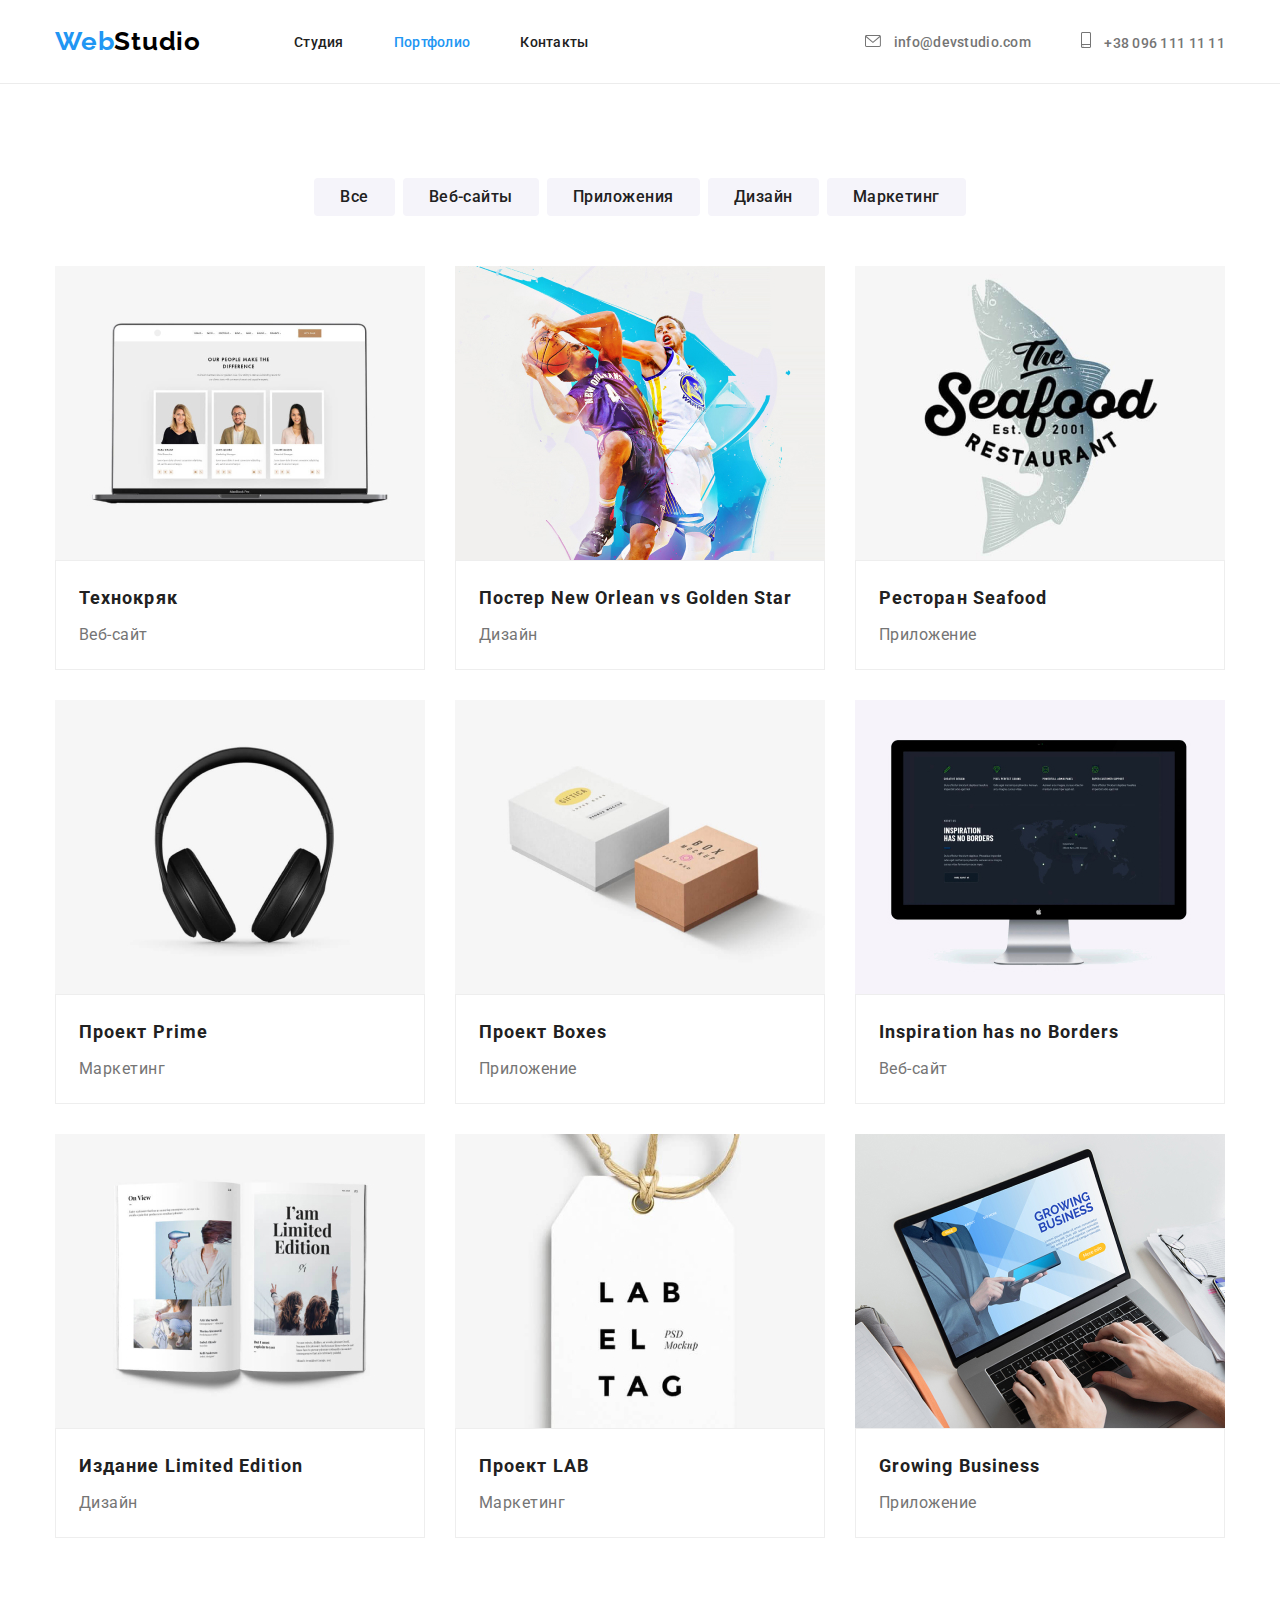
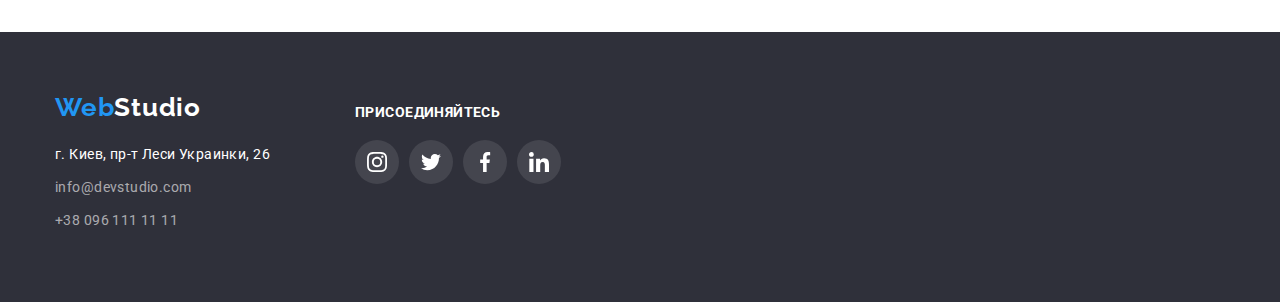
==== portfolio.html @ b8bfee8a "Clone" ====
<!DOCTYPE html>
<html lang="en">
<head>
    <meta charset="UTF-8">
    <meta http-equiv="X-UA-Compatible" content="IE=edge">
    <meta name="viewport" content="width=device-width, initial-scale=1.0">
    <title>Portfolio</title>
    <link
        rel="preconnect"
        href="https://fonts.gstatic.com"
    >
    <link
        href="https://fonts.googleapis.com/css2?family=Raleway:wght@700&family=Roboto:wght@400;500;700;900&display=swap"
        rel="stylesheet"
    >
    <link
        rel="stylesheet"
        href="./css/style.css">
</head>
<body>
  <header class="header">
    <div class="container">
      <div class="header-block">
        <nav class="nav-area">
           <a href="/" class="logo-web link">
             <span>Web</span><span class="logo-st">Studio</span>
           </a>
          <ul class="site-nav list">
            <li class="nav-item">
               <a href="./index.html" class="link">Студия</a>
            </li>
            <li class="nav-item">
               <a href="./portfolio.html" class="link current">Портфолио</a>
            </li>
            <li class="nav-item">
               <a href="#contacts" class="link">Контакты</a>
            </li>
          </ul>
        </nav>
       <ul class="mail-phone list">
        <li class="contacts-item">
          <a href="mailto:info@devstudio.com" class="link">
            <svg class="header-contact-icon" width=16 height=12>
              <use href="./icons/sprite.svg#icon-envelope"></use>
            </svg>
            info@devstudio.com
          </a>
        </li>
        <li class="item">
          <a href="tel:+380961111111" class="link">
            <svg class="header-contact-icon" width=10 height=16>
              <use href="./icons/sprite.svg#icon-smartphone"></use>
            </svg>
            +38 096 111 11 11
          </a>
        </li>
       </ul>
     </div>
   </div>
  </header>

    <main>
        <section class="section">
          <div class="container">
            <h1 class="hiding-heading">Portfolio</h1>
            <ul class="filter-button-list list">
              <li class="filter-btn-item"><button type="button" class="button filter-button">Все</button></li>
              <li class="filter-btn-item"><button type="button" class="button filter-button">Веб-сайты</button></li>
              <li class="filter-btn-item"><button type="button" class="button filter-button">Приложения</button></li> 
              <li class="filter-btn-item"><button type="button" class="button filter-button">Дизайн</button></li>
              <li class="filter-btn-item"><button type="button" class="button filter-button">Маркетинг</button></li>
              </ul>
              <ul class="project-card-list list">
                <li class="project-card-item">
                  <a href="" class="link portfolio-link">
                    <img src="./img/tech.jpg" alt="tech" width="370">
                    <div class="project-card-description">
                      <h3 class="project-name">Технокряк</h3>
                      <p class="project-type card-description">Веб-сайт</p>
                    </div>
                  </a>
                </li>
                <li class="project-card-item">
                  <a href="" class="link portfolio-link">
                    <img src="./img/poster.jpg" alt="poster" width="370">
                    <div class="project-card-description">
                      <h3 class="project-name">Постер New Orlean vs Golden Star</h3>
                      <p class="project-type card-description">Дизайн</p>
                    </div>
                  </a>
                </li>
                <li class="project-card-item">
                  <a href="" class="link portfolio-link">
                    <img src="./img/seafood.jpg" alt="seafood" width="370">
                    <div class="project-card-description">
                      <h3 class="project-name">Ресторан Seafood</h3>
                      <p class="project-type card-description">Приложение</p>
                    </div>
                  </a>
                </li>
                <li class="project-card-item">
                  <a href="" class="link portfolio-link">
                    <img src="./img/prime.jpg" alt="prime" width="370">
                    <div class="project-card-description">
                      <h3 class="project-name">Проект Prime</h3>
                      <p class="project-type card-description">Маркетинг</p>
                    </div>
                  </a>
                </li>
                <li class="project-card-item">
                    <a href="" class="link portfolio-link">
                      <img src="./img/boxes.jpg" alt="boxes" width="370">
                      <div class="project-card-description">
                        <h3 class="project-name">Проект Boxes</h3>
                        <p class="project-type card-description">Приложение</p>
                      </div>
                    </a>
                  </li>
                  <li class="project-card-item">
                    <a href="" class="link portfolio-link">
                      <img src="./img/inspir.jpg" alt="Inspiration" width="370">
                      <div class="project-card-description">
                        <h3 class="project-name">Inspiration has no Borders</h3>
                        <p class="project-type card-description">Веб-сайт</p>
                      </div>
                    </a>
                  </li>
                <li class="project-card-item">
                  <a href="" class="link portfolio-link">
                    <img src="./img/book.jpg" alt="book" width="370">
                    <div class="project-card-description">
                      <h3 class="project-name">Издание Limited Edition</h3>
                      <p class="project-type card-description">Дизайн</p>
                    </div>
                  </a>
                </li>
                <li class="project-card-item">
                  <a href="" class="link portfolio-link">
                    <img src="./img/lab.jpg" alt="LAB" width="370">
                    <div class="project-card-description">
                      <h3 class="project-name">Проект LAB</h3>
                      <p class="project-type card-description">Маркетинг</p>
                    </div>
                  </a>
                </li>
                <li class="project-card-item">
                  <a href="" class="link portfolio-link">
                    <img src="./img/grow.jpg" alt="Growing" width="370">
                    <div class="project-card-description">
                      <h3 class="project-name">Growing Business</h3>
                      <p class="project-type card-description">Приложение</p>
                    </div>
                  </a>
                </li>
              </ul>
            </div>
          </section>
        </main>
        <!-- FOOTER-->
        <footer class="footer">
          <div class="container">
            <h2 class="hiding-heading">Свяжитесь с нами</h2>
            <div class="ftr-block">
              <div class="ftr-logo-adr">
                <a href="/" class="logo-web link">
                  <span>Web</span><span class="ftr-logo-st">Studio</span>
                </a>
                <address class="ftr-adress">
                  <ul class="list ftr-list">
                    <li class="ftr-item">
                      <a href="https://goo.gl/maps/uUebUFh7nfzRT5ZEA" class="link" id="adr-link">г. Киев, пр-т Леси Украинки, 26</a>
                    </li>
                    <li class="ftr-item">
                      <a  href="mailto:info@devstudio.com" class="link">info@devstudio.com</a>
                    </li>
                    <li class="ftr-item">
                      <a href="tel:+380961111111" class="link">+38 096 111 11 11</a>
                    </li>
                  </ul>
                </address>
              </div>
              
              <div class="social-network">
                <h3 class="footer-connect">присоединяйтесь</h3>
                  <ul class="list footer-soc-list">
                    <li class="footer-soc-item">
                      <a class="footer-soc-icon" href="">
                        <svg class="icon" width=20 height=20>
                          <use href="./icons/sprite.svg#icon-instagram"></use>
                        </svg>
                      </a>
                    </li>
                    <li class="footer-soc-item">
                      <a class="footer-soc-icon" href="">
                        <svg class="icon" width=20 height=20>
                          <use href="./icons/sprite.svg#icon-twitter"></use>
                        </svg>
                      </a>
                    </li>
                    <li class="footer-soc-item">
                      <a class="footer-soc-icon" href="">
                        <svg class="icon" width=20 height=20>
                          <use href="./icons/sprite.svg#icon-facebook"></use>
                            </svg>
                          </a>
                        </li>
                    <li class="footer-soc-item">
                      <a class="footer-soc-icon" href="">
                        <svg class="icon" width=20 height=20>
                          <use href="./icons/sprite.svg#icon-linkedin"></use>
                        </svg>
                      </a>
                    </li>
                  </ul>             
                </div>
              </div>
              </div>
          </footer>
</body>
</html>
---- css/style.css ----
:root {
  --brand-blue-color: #2196f3;
  --black: #000000;
  --common-color: #212121;
  --grey: #757575;
  --white: #ffffff;
  --background-black: #2f303a;
  --background-grey: #f5f4fa;
  --card-border-grey: #eeeeee;
  --header-underline: #ececec;
  --order-btn: #188ce8;
  --icon-body-grey: #AFB1B8;
  --hero-background-grey: #c4c4c4;
  --hero-overlay: rgba(47, 48, 58, 0.4);
  --footer-contacts: rgba(255, 255, 255, 0.6);
  --footer-soc-icon: rgba(255, 255, 255, 0.1);
  --footer-logo-shadow: 0px 4px 4px rgba(0, 0, 0, 0.25);
  --hero-button-shadow: 0px 4px 4px rgba(0, 0, 0, 0.15);
  --project-cards-shadow: 0px 1px 1px rgba(0, 0, 0, 0.12), 0px 4px 4px rgba(0, 0, 0, 0.06),
    1px 4px 6px rgba(0, 0, 0, 0.16);
  --project-button-shadow: 0px 3px 1px rgba(0, 0, 0, 0.1), 0px 1px 2px rgba(0, 0, 0, 0.08),
    0px 2px 2px rgba(0, 0, 0, 0.12);
  --team-item-shadow: 0px 1px 3px rgba(0, 0, 0, 0.12), 0px 1px 1px rgba(0, 0, 0, 0.14),
    0px 2px 1px rgba(0, 0, 0, 0.2);
}

img {
  display: block;
}
svg {
  padding: 0;
  border: none;
}
/* ------Hide Headers------ */

.hiding-heading {
  position: absolute;
  width: 1px;
  height: 1px;
  margin: -1px;
  border: 0;
  padding: 0;

  white-space: nowrap;
  clip-path: inset(100%);
  clip: rect(0 0 0 0);
  overflow: hidden;
}
/* ------End Hide Headers------ */

body {
  font-family: 'Roboto', 'Open Sans', 'Helvetica Neue', sans-serif;
  color: var(--common-color);
  background-color: var(--white);
  margin: 0;
}

.list {
  list-style: none;
  margin: 0;
  padding-left: 0;
}

.link {
  text-decoration: none;
}

.container {
  max-width: 1200px;
  padding-left: 15px;
  padding-right: 15px;
  margin: 0 auto;
  box-sizing: border-box;
}

/* ------Header Section------ */
.header {
  border-bottom: 1px solid var(--header-underline);
}
.header-block {
  display: flex;
  align-items: center;
}

.nav-area {
  display: flex;
  align-items: center;
}
/* Logo Headder-Fotter */

.logo-web {
  color: var(--brand-blue-color);
  font-family: Raleway;
  font-weight: 700;
  font-size: 26px;
  line-height: 1.192;
  letter-spacing: 0.03em;
}

.logo-st {
  color: var(--black);
}

.ftr-logo-st {
  color: var(--white);
}
.logo-web.link {
  margin-right: 93px;
}

.logo-web.link:hover,
.logo-web.link:focus {
  opacity: 0.7;
}

.logo-web.shadow {
  text-shadow: var(--footer-logo-shadow);
  margin-top: 0;
  margin-bottom: 20px;
}

/* Main content and Header fonts */

.site-nav .link,
.mail-phone .link {
  font-family: inherit;
  font-weight: 500;
  font-size: 14px;
  line-height: 1.143;
  letter-spacing: 0.02em;
  display: inline-block;
  padding-top: 32px;
  padding-bottom: 32px;
}

/* site navigation*/

.site-nav .link {
  color: var(--common-color);
}

.site-nav .link.current {
  color: var(--brand-blue-color);
}

.site-nav .link:hover,
.site-nav .link:focus {
  color: var(--brand-blue-color);
}
.nav-item:not(:last-child) {
  margin-right: 50px;
}

/* Header Contacts */
.mail-phone {
  display: flex;
  align-items: center;
  margin-left: auto;
}
.contacts-item:not(:last-child) {
  margin-right: 50px;
}

.mail-phone .link {
  color: var(--grey);
}

.mail-phone .link:hover,
.mail-phone .link:focus {
  color: var(--brand-blue-color);
}

.header-contact-icon {
  margin-right: 10px;
  fill: currentColor;
}
/* ------End Header Section------ */

/* -----Main Container------ */
.site-nav {
  display: flex;
  align-items: center;
}

/* Hero */

.order-txt {
  font-weight: 900;
  font-size: 44px;
  line-height: 1.3636;
  text-align: center;
  letter-spacing: 0.06em;
  text-transform: uppercase;
  color: var(--white);
  margin: 0 auto 30px;
  max-width: 696px;
}

.hero-background {
  background-image: linear-gradient(var(--hero-overlay), var(--hero-overlay)),
  url(../img/backgroud.jpg);
  padding-top: 200px;
  padding-bottom: 200px;
  background-size: cover;
  background-position: center;
  background-repeat: no-repeat;
}
/*Hero end*/

/*Details*/
.spc-work {
  padding-top: 94px;
  padding-bottom: 0;
}

.description-list {
  display: flex;
}
.description-item:not(:last-child) {
  margin-right: 30px;
}

.description-item {
  max-width: 270px;
}

.head-spc-work,
.footer-connect {
  font-weight: 700;
  font-size: 14px;
  line-height: 1.143;
  text-transform: uppercase;
  letter-spacing: 0.03em;
  display: inline-block;
  margin-bottom: 10px;
  margin-top: 0;
}

.description-spc-work {
  font-size: 14px;
  line-height: 1.714;
  letter-spacing: 0.03em;
  color: var(--grey);
  margin-top: 0;
  margin-bottom: 0;
}
.spc-work-icon-block{
  display: flex;
  margin-bottom: 30px;
  height: 120px;
  background-color: var(--background-grey);
  border-radius: 4px;
}

.spc-work-icon-block > .icon{
  margin: auto;
}

/* Details end*/

/* Sections Service */
.section {
  padding-top: 94px;
  padding-bottom: 94px;
}
.service-section .list {
  display: flex;
  align-items: start;
}
.service-item:not(:last-child) {
  margin-right: 30px;
}
/* Team Section */

.team-section {
  background-color: var(--background-grey);
}

/*.team-title {
  margin-top: 0;
  margin-bottom: 50px;
}*/

.team-section .list {
  display: flex;
  align-items: flex-start;
  justify-content: center;
}

.team-item {
  max-width: 270px;
  background-color: var(--white);
  box-shadow: var(--team-item-shadow);
  border-bottom-right-radius: 4px;
  border-bottom-left-radius: 4px;
}

.team-item:not(:last-child) {
  margin-right: 30px;
}
.description-team {
  padding-top: 30px;
  padding-bottom: 30px;
}
/* Sections Service */

.service-section .service-title,
.team-section .team-title,
.customer .service-title {
  font-weight: 700;
  font-size: 36px;
  line-height: 1.167;
  text-align: center;
  letter-spacing: 0.03em;
  margin-top: 0;
  margin-bottom: 50px;
}

/* Sections h3 */

.our-team {
  font-weight: 500;
  font-size: 16px;
  line-height: 1.188;
  text-align: center;
  margin-top: 0;
  margin-bottom: 10px;
}

.portfolio-link.link {
  color: inherit;
}

.project-name {
  font-weight: 700;
  font-size: 18px;
  line-height: 2;
  letter-spacing: 0.06em;
  margin-top: 0;
  margin-bottom: 4px;
}

/* Card Descriptions */

.card-description {
  font-size: 16px;
  letter-spacing: 0.03em;
  color: var(--grey);
  margin: 0;
}

.team-position {
  line-height: 1.188;
  text-align: center;
  margin-bottom: 16px;
}

.project-type {
  line-height: 1.875;
}

.team-soc-icon,
.footer-soc-icon {
  display: flex;
  width: 44px;
  height: 44px;
  border-radius: 50%;
}

.team-soc-icon {
  background-color: transparent;
  fill: var(--icon-body-grey);
}

.team-soc-icon:hover,
.team-soc-icon:focus,
.footer-soc-icon:hover,
.footer-soc-icon:focus {
  background-color: var(--brand-blue-color);
  fill: var(--white);
}

.team-soc-icon > .icon,
.footer-soc-icon > .icon {
  margin: auto;
}
.team-soc-icon:not(:last-child),
.footer-soc-item:not(:last-child){
  margin-right: 10px;
}
/* Portfolio Card Effects */

.portfolio-link {
  display: block;
}

.portfolio-link:hover,
.portfolio-link:focus {
  box-shadow: var(--project-cards-shadow);
}

/* Buttons */

.button {
  font-size: 16px;
  text-align: center;
  font-family: inherit;
  border: none;
  border-radius: 4px;
  cursor: pointer;
}
.button.order-btn {
  font-weight: 700;
  line-height: 1.875;
  letter-spacing: 0.06em;
  color: var(--white);
  background-color: var(--brand-blue-color);
  box-shadow: var(--hero-button-shadow);
  display: block;
  margin: 0 auto;
  padding: 10px 32px;
  min-width: 200px;
}
.button.order-btn:hover,
.button.order-btn:focus {
  background-color: var(--order-btn);
  color: var(--white);
}

.button.filter-button {
  font-weight: 500;
  line-height: 1.625;
  letter-spacing: 0.03em;
  color: var(--common-color);
  background-color: var(--background-grey);
  padding: 6px 26px;
}

.button.filter-button:hover,
.button.filter-button:focus {
  color: var(--white);
  background-color: var(--brand-blue-color);
  box-shadow: var(--project-button-shadow);
}

.filter-button-list {
  display: flex;
  align-items: center;
  justify-content: center;
  margin-bottom: 50px;
}

.project-button-item:not(:last-child) {
  margin-right: 8px;
}
.filter-btn-item:not(:last-child) {
  margin-right: 8px;
}
/* -----End Main Container------ */

/*-----Customer section-----*/
.customer .list{
  display: flex;
}
.customer-item:not(:last-child){
margin-right: 30px;
}
.customer-link-item{
  display: flex;
  height: 92px;
  width: 170px;
  border: 1px solid var(--icon-body-grey);
  border-radius: 4px;
  fill: var(--icon-body-grey);
}
.customer-link-item:hover,
.customer-link-item:focus{
  border-color: var(--brand-blue-color);
  fill: var(--brand-blue-color);
}
.customer-link-item>.icons{
  margin: auto;
}

/*----- END Customer section -----*/

/* ------Footer Section------ */
.footer {
  background-color: var(--background-black);
  padding-top: 60px;
  padding-bottom: 60px;
}
.ftr-block{
  display: flex;
}

.ftr-adress,
.ftr-adress .link {
  font-style: normal;
  font-size: 14px;
  line-height: 1.714;
  letter-spacing: 0.03em;
  margin-top: 20px;
}
.ftr-list .ftr-item {
  margin-bottom: 9px;
}
.ftr-logo-adr,
.social-network,
.subscribe {
  display: flex;
  flex-direction: column;
}

.ftr-logo-adr,
.social-network {
  width: 270px;
  margin-right: 30px;
}

a#adr-link {
  color: var(--white);
}

.ftr-adress .link {
  font-family: inherit;
  color: var(--footer-contacts);
}

.ftr-adress .link:hover,
.ftr-adress .link:focus {
  color: var(--white);
}
.footer-soc-list {
  display: flex;
  align-items: flex-start;
}

.footer-soc-icon {
  background-color: var(--footer-soc-icon);
  fill: var(--white);
}

.footer-connect {
  padding-top: 12px;
  margin-bottom: 20px;
  color: var(--white);
}

/*PORTFOLIO Project-cars*/
.project-card-list {
  display: flex;
  flex-wrap: wrap;
  align-items: flex-start;
}

.project-card-item:not(:nth-child(3n)) {
  margin-right: 30px;
}

.project-card-item:not(:nth-last-child(-n + 3)) {
  margin-bottom: 30px;
}

.project-card-description {
  padding: 19px 23px;
  border: 1px solid var(--card-border-grey);
}
/*PORTFOLIO END*/
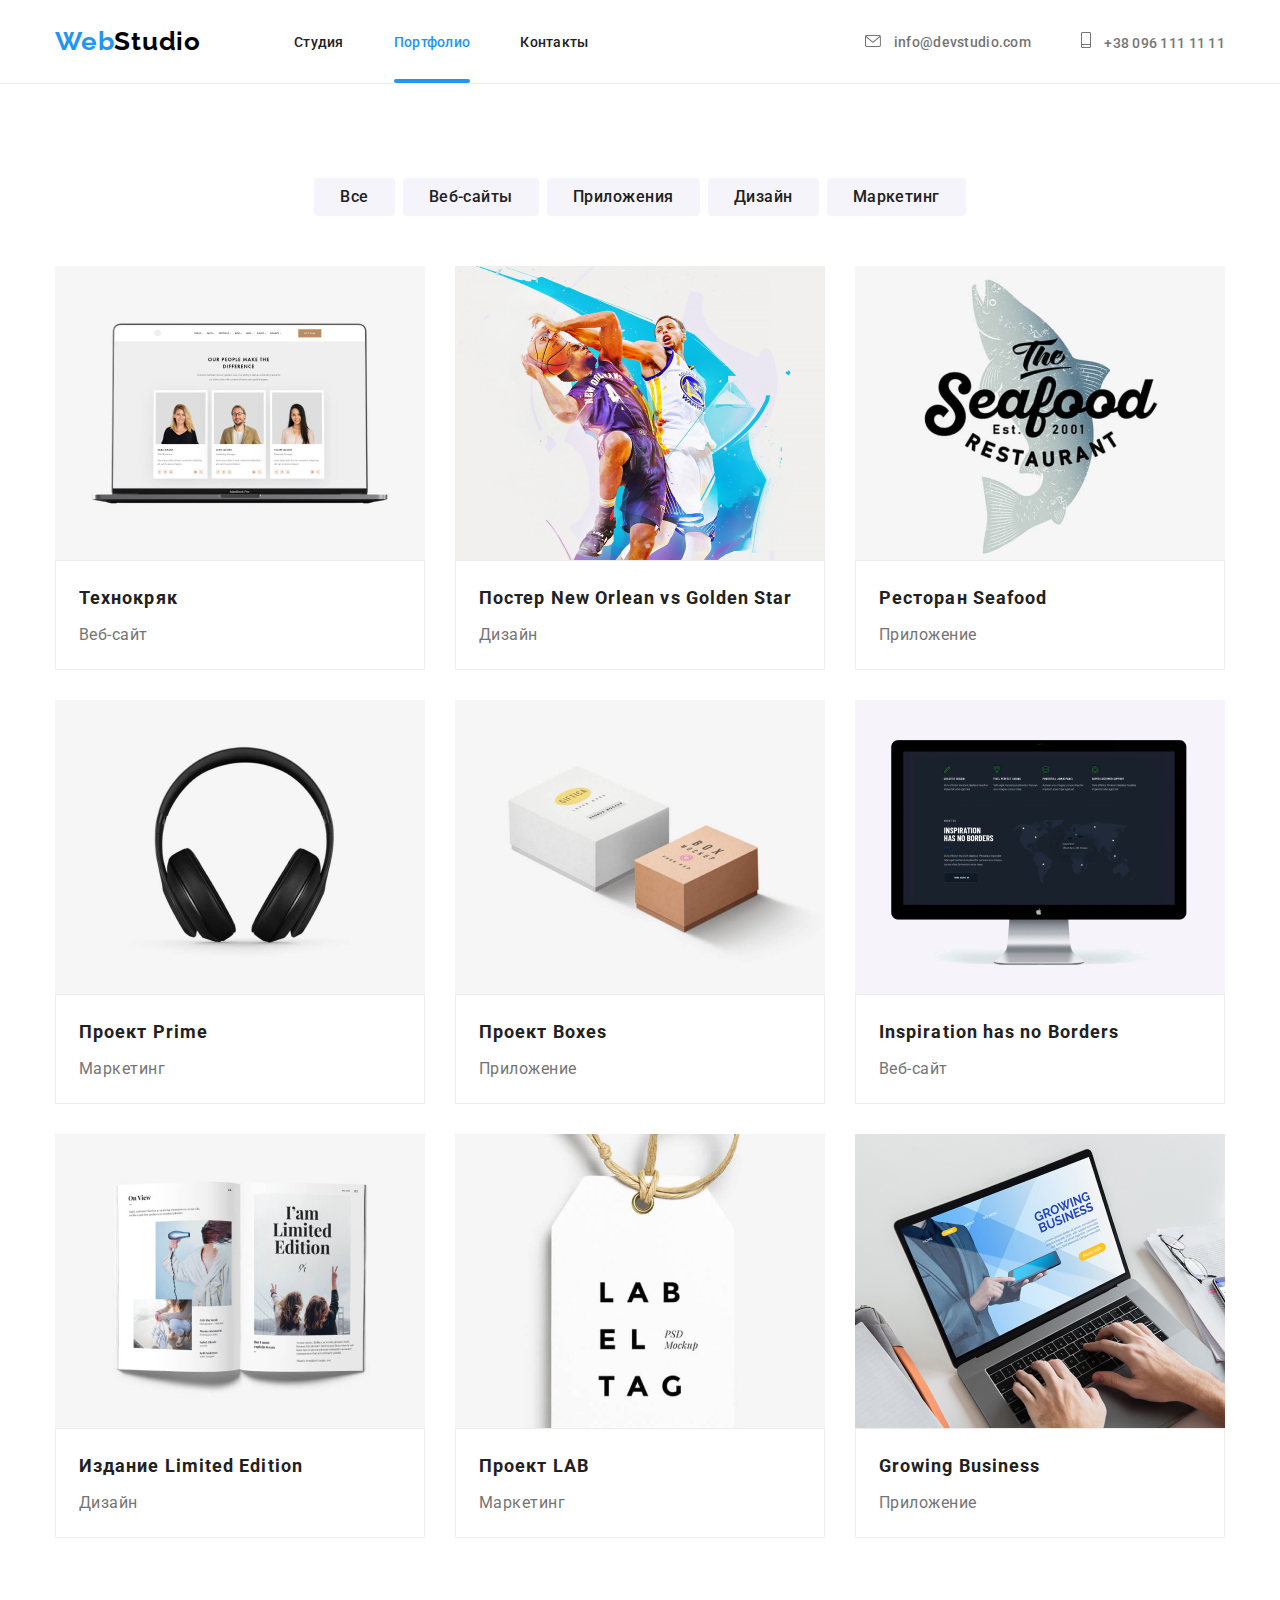
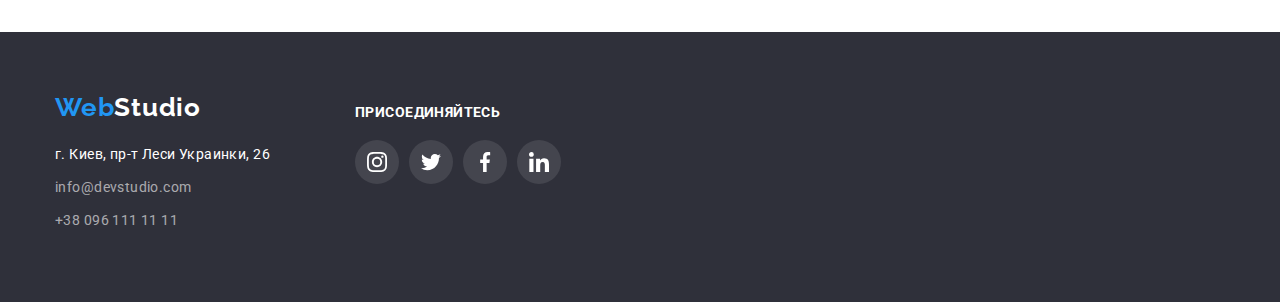
==== commit cdc60946: "Добавляет оверлей и инимацию" ====
--- a/portfolio.html
+++ b/portfolio.html
@@ -13,9 +13,8 @@
         href="https://fonts.googleapis.com/css2?family=Raleway:wght@700&family=Roboto:wght@400;500;700;900&display=swap"
         rel="stylesheet"
     >
-    <link
-        rel="stylesheet"
-        href="./css/style.css">
+    <link rel="stylesheet" href="./css/modern-normalize.css">
+    <link rel="stylesheet" href="./css/style.css">
 </head>
 <body>
   <header class="header">
@@ -73,7 +72,13 @@
               <ul class="project-card-list list">
                 <li class="project-card-item">
                   <a href="" class="link portfolio-link">
+                  <div class="project-image-box">
                     <img src="./img/tech.jpg" alt="tech" width="370">
+                    <div class="project-overlay">
+                      <p class="project-overlay-description">Технокряк это современная площадка распространения коронавируса.
+                        Компании используют эту платформу для цифрового шпионажа и атак на защищённые сервера конкурентов.</p>
+                    </div>
+                   </div>
                     <div class="project-card-description">
                       <h3 class="project-name">Технокряк</h3>
                       <p class="project-type card-description">Веб-сайт</p>
@@ -82,7 +87,13 @@
                 </li>
                 <li class="project-card-item">
                   <a href="" class="link portfolio-link">
-                    <img src="./img/poster.jpg" alt="poster" width="370">
+                    <div class="project-image-box">
+                      <img src="./img/poster.jpg" alt="poster" width="370">
+                      <div class="project-overlay">
+                        <p class="project-overlay-description">Технокряк это современная площадка распространения коронавируса.
+                          Компании используют эту платформу для цифрового шпионажа и атак на защищённые сервера конкурентов.</p>
+                        </div>
+                    </div>
                     <div class="project-card-description">
                       <h3 class="project-name">Постер New Orlean vs Golden Star</h3>
                       <p class="project-type card-description">Дизайн</p>
@@ -91,7 +102,13 @@
                 </li>
                 <li class="project-card-item">
                   <a href="" class="link portfolio-link">
-                    <img src="./img/seafood.jpg" alt="seafood" width="370">
+                    <div class="project-image-box">
+                      <img src="./img/seafood.jpg" alt="seafood" width="370">
+                      <div class="project-overlay">
+                        <p class="project-overlay-description">Технокряк это современная площадка распространения коронавируса.
+                          Компании используют эту платформу для цифрового шпионажа и атак на защищённые сервера конкурентов.</p>
+                        </div>
+                    </div>
                     <div class="project-card-description">
                       <h3 class="project-name">Ресторан Seafood</h3>
                       <p class="project-type card-description">Приложение</p>
@@ -100,7 +117,13 @@
                 </li>
                 <li class="project-card-item">
                   <a href="" class="link portfolio-link">
-                    <img src="./img/prime.jpg" alt="prime" width="370">
+                    <div class="project-image-box">
+                      <img src="./img/prime.jpg" alt="prime" width="370">
+                      <div class="project-overlay">
+                        <p class="project-overlay-description">Технокряк это современная площадка распространения коронавируса.
+                          Компании используют эту платформу для цифрового шпионажа и атак на защищённые сервера конкурентов.</p>
+                        </div>
+                    </div>
                     <div class="project-card-description">
                       <h3 class="project-name">Проект Prime</h3>
                       <p class="project-type card-description">Маркетинг</p>
@@ -109,7 +132,13 @@
                 </li>
                 <li class="project-card-item">
                     <a href="" class="link portfolio-link">
-                      <img src="./img/boxes.jpg" alt="boxes" width="370">
+                      <div class="project-image-box">
+                        <img src="./img/boxes.jpg" alt="boxes" width="370">
+                        <div class="project-overlay">
+                          <p class="project-overlay-description">Технокряк это современная площадка распространения коронавируса.
+                            Компании используют эту платформу для цифрового шпионажа и атак на защищённые сервера конкурентов.</p>
+                        </div>
+                      </div>
                       <div class="project-card-description">
                         <h3 class="project-name">Проект Boxes</h3>
                         <p class="project-type card-description">Приложение</p>
@@ -118,7 +147,13 @@
                   </li>
                   <li class="project-card-item">
                     <a href="" class="link portfolio-link">
-                      <img src="./img/inspir.jpg" alt="Inspiration" width="370">
+                      <div class="project-image-box">
+                        <img src="./img/inspir.jpg" alt="Inspiration" width="370">
+                        <div class="project-overlay">
+                          <p class="project-overlay-description">Технокряк это современная площадка распространения коронавируса.
+                            Компании используют эту платформу для цифрового шпионажа и атак на защищённые сервера конкурентов.</p>
+                        </div>
+                      </div>
                       <div class="project-card-description">
                         <h3 class="project-name">Inspiration has no Borders</h3>
                         <p class="project-type card-description">Веб-сайт</p>
@@ -127,7 +162,13 @@
                   </li>
                 <li class="project-card-item">
                   <a href="" class="link portfolio-link">
-                    <img src="./img/book.jpg" alt="book" width="370">
+                    <div class="project-image-box">
+                      <img src="./img/book.jpg" alt="book" width="370">
+                      <div class="project-overlay">
+                        <p class="project-overlay-description">Технокряк это современная площадка распространения коронавируса.
+                          Компании используют эту платформу для цифрового шпионажа и атак на защищённые сервера конкурентов.</p>
+                      </div>
+                    </div>
                     <div class="project-card-description">
                       <h3 class="project-name">Издание Limited Edition</h3>
                       <p class="project-type card-description">Дизайн</p>
@@ -136,7 +177,13 @@
                 </li>
                 <li class="project-card-item">
                   <a href="" class="link portfolio-link">
-                    <img src="./img/lab.jpg" alt="LAB" width="370">
+                    <div class="project-image-box">
+                      <img src="./img/lab.jpg" alt="LAB" width="370">
+                      <div class="project-overlay">
+                        <p class="project-overlay-description">Технокряк это современная площадка распространения коронавируса.
+                          Компании используют эту платформу для цифрового шпионажа и атак на защищённые сервера конкурентов.</p>
+                      </div>
+                    </div>
                     <div class="project-card-description">
                       <h3 class="project-name">Проект LAB</h3>
                       <p class="project-type card-description">Маркетинг</p>
@@ -145,7 +192,13 @@
                 </li>
                 <li class="project-card-item">
                   <a href="" class="link portfolio-link">
-                    <img src="./img/grow.jpg" alt="Growing" width="370">
+                    <div class="project-image-box">
+                      <img src="./img/grow.jpg" alt="Growing" width="370">
+                      <div class="project-overlay">
+                        <p class="project-overlay-description">Технокряк это современная площадка распространения коронавируса.
+                          Компании используют эту платформу для цифрового шпионажа и атак на защищённые сервера конкурентов.</p>
+                      </div>
+                    </div>
                     <div class="project-card-description">
                       <h3 class="project-name">Growing Business</h3>
                       <p class="project-type card-description">Приложение</p>
--- a/css/style.css
+++ b/css/style.css
@@ -1,5 +1,6 @@
 :root {
   --brand-blue-color: #2196f3;
+  --brand-blue-color-overlay: rgba(33, 150, 243, 0.9);
   --black: #000000;
   --common-color: #212121;
   --grey: #757575;
@@ -11,6 +12,8 @@
   --order-btn: #188ce8;
   --icon-body-grey: #AFB1B8;
   --hero-background-grey: #c4c4c4;
+  --timing-function: cubic-bezier(0.4, 0, 0.2, 1);
+  --modal-close-button-border: rgba(0, 0, 0, 0.1);
   --hero-overlay: rgba(47, 48, 58, 0.4);
   --footer-contacts: rgba(255, 255, 255, 0.6);
   --footer-soc-icon: rgba(255, 255, 255, 0.1);
@@ -22,6 +25,7 @@
     0px 2px 2px rgba(0, 0, 0, 0.12);
   --team-item-shadow: 0px 1px 3px rgba(0, 0, 0, 0.12), 0px 1px 1px rgba(0, 0, 0, 0.14),
     0px 2px 1px rgba(0, 0, 0, 0.2);
+    --timing-function: cubic-bezier(0.4, 0, 0.2, 1);
 }
 
 img {
@@ -131,12 +135,36 @@
   display: inline-block;
   padding-top: 32px;
   padding-bottom: 32px;
-}
-
+  transition: color 250ms var(--timing-function)
+}
+
+.site-nav .link::after,
+.site-nav .link.current::after {
+  content: "";
+  display: block;
+  width: 100%;
+  background-color: var(--brand-blue-color);
+  height: 4px;
+  border-radius: 2px;
+  position: absolute;
+  bottom: -1px;
+  transform: scalex(0%);
+  transition: transform 250ms var(--timing-function);
+}
+.site-nav .link.current::after{
+  transform: scaleX(100%);
+}
+.site-nav .link:hover::after,
+.site-nav .link:focus::after {
+  transform: scalex(100%);
+}
 /* site navigation*/
 
 .site-nav .link {
   color: var(--common-color);
+  position: relative;
+  display: inline-block;
+  transition: color 250ms var();
 }
 
 .site-nav .link.current {
@@ -359,12 +387,18 @@
   line-height: 1.875;
 }
 
+.team-soc-item:not(:last-child) {
+  margin-right: 10px;
+}
+
 .team-soc-icon,
 .footer-soc-icon {
   display: flex;
   width: 44px;
   height: 44px;
   border-radius: 50%;
+  transition: background-color 250ms var(--timing-function),
+    fill 250ms var(--timing-function);
 }
 
 .team-soc-icon {
@@ -420,6 +454,7 @@
   margin: 0 auto;
   padding: 10px 32px;
   min-width: 200px;
+  transition: background-color 250ms var(--timing-function);
 }
 .button.order-btn:hover,
 .button.order-btn:focus {
@@ -434,6 +469,8 @@
   color: var(--common-color);
   background-color: var(--background-grey);
   padding: 6px 26px;
+  transition: background-color 250ms var(--timing-function),
+    color 250ms var(--timing-function), box-shadow 250ms var(--timing-function);
 }
 
 .button.filter-button:hover,
@@ -455,6 +492,28 @@
 }
 .filter-btn-item:not(:last-child) {
   margin-right: 8px;
+}
+
+.button.modal-close {
+  position: absolute;
+  top: 8px;
+  right: 8px;
+  display: flex;
+  align-items: center;
+  justify-content: center;
+  width: 30px;
+  height: 30px;
+  padding: 3px;
+  fill: var(--black);
+  background-color: var(--white);
+  border-radius: 50%;
+  border: 1px solid var(--modal-close-button-border);
+  transition: fill 250ms var(--timing-function);
+}
+
+.button.modal-close:hover,
+.button.modal-close:focus {
+  fill: var(--brand-blue-color);
 }
 /* -----End Main Container------ */
 
@@ -472,6 +531,8 @@
   border: 1px solid var(--icon-body-grey);
   border-radius: 4px;
   fill: var(--icon-body-grey);
+  transition: border-color 250ms var(--timing-function),
+    fill 250ms var(--timing-function);
 }
 .customer-link-item:hover,
 .customer-link-item:focus{
@@ -566,4 +627,38 @@
   padding: 19px 23px;
   border: 1px solid var(--card-border-grey);
 }
+
+.project-image-box {
+  position: relative;
+  overflow: hidden;
+}
+.project-overlay {
+  position: absolute;
+  top: 0;
+  left: 0;
+  display: flex;
+  align-items: center;
+  width: 100%;
+  height: 100%;
+  padding: 24px;
+  background-color: var(--brand-blue-color-overlay);
+  transform: translatey(100%);
+  transition: transform 250ms var(--timing-function);
+}
+
+.portfolio-link:hover .project-overlay,
+.portfolio-link:focus .project-overlay {
+  transform: translatey(0);
+}
+
+.project-overlay-description {
+  font-size: 18px;
+  line-height: 1.555;
+  letter-spacing: 0.03em;
+  color: var(--white);
+  overflow: auto;
+  height: auto;
+  max-height: 100%;
+  margin: 0;
+}
 /*PORTFOLIO END*/
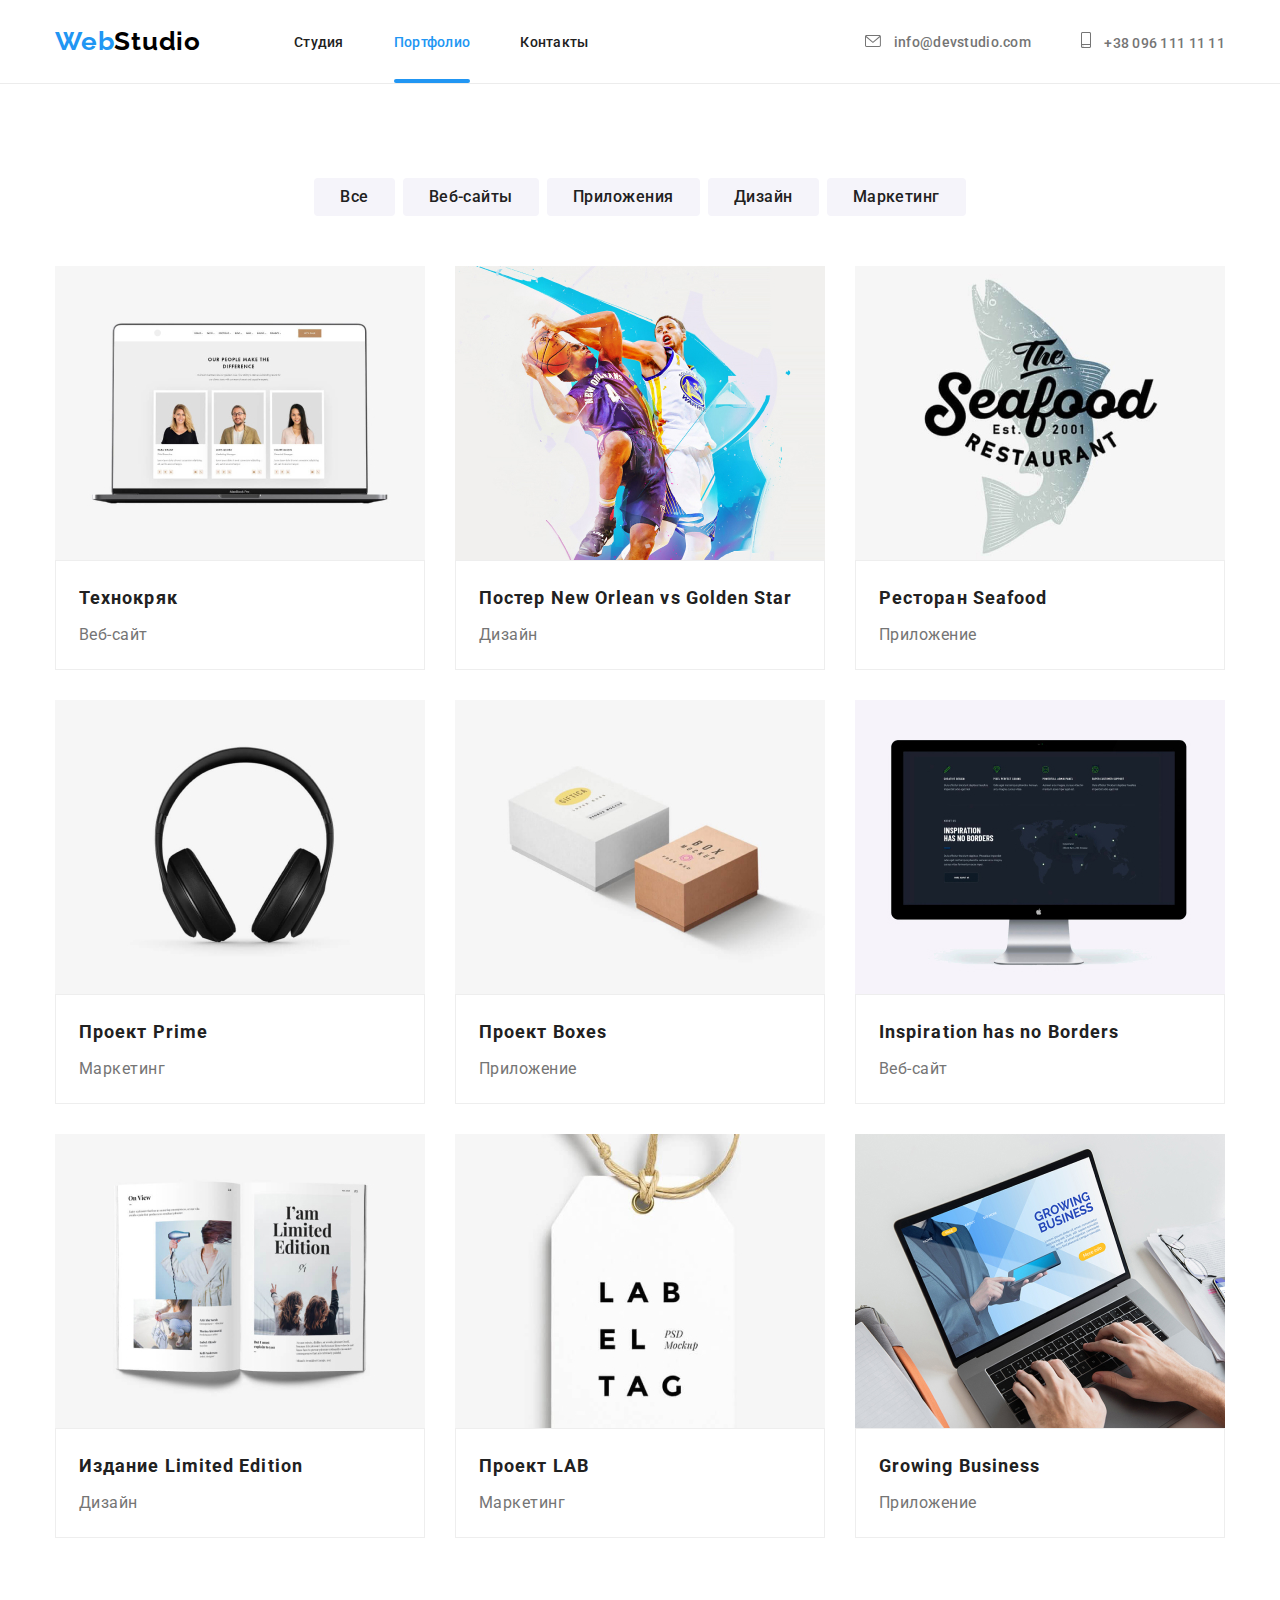
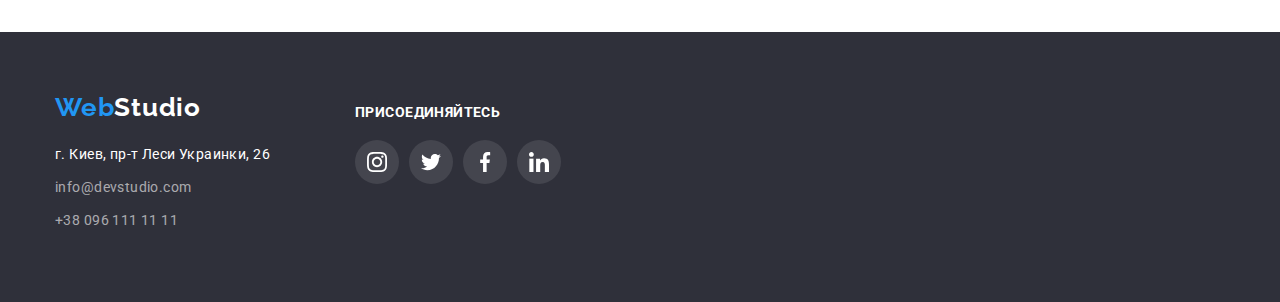
==== commit b6255b31: "Обновлен" ====
--- a/portfolio.html
+++ b/portfolio.html
@@ -21,7 +21,7 @@
     <div class="container">
       <div class="header-block">
         <nav class="nav-area">
-           <a href="/" class="logo-web link">
+           <a href="./index.html" class="logo-web link">
              <span>Web</span><span class="logo-st">Studio</span>
            </a>
           <ul class="site-nav list">
@@ -215,7 +215,7 @@
             <h2 class="hiding-heading">Свяжитесь с нами</h2>
             <div class="ftr-block">
               <div class="ftr-logo-adr">
-                <a href="/" class="logo-web link">
+                <a href="./index.html" class="logo-web link">
                   <span>Web</span><span class="ftr-logo-st">Studio</span>
                 </a>
                 <address class="ftr-adress">
--- a/css/style.css
+++ b/css/style.css
@@ -330,6 +330,9 @@
   padding-top: 30px;
   padding-bottom: 30px;
 }
+.team-soc-item:not(:last-child){
+  margin-right: 10px;
+}
 /* Sections Service */
 
 .service-section .service-title,
@@ -662,3 +665,61 @@
   margin: 0;
 }
 /*PORTFOLIO END*/
+
+/* Modal window*/
+.modal {
+  position: fixed;
+  top: 0;
+  left: 0;
+  z-index: 200;
+  width: 100%;
+  height: 100%;
+  background-color: var(--modal-background);
+  opacity: 1;
+  transition: opacity 250ms var(--timing-function);
+}
+
+.modal.is-hidden {
+  opacity: 0;
+  pointer-events: none;
+}
+
+.modal-content {
+  position: absolute;
+  top: 50%;
+  left: 50%;
+  transform: translate(-50%, -50%) scale(1);
+  height: 581px;
+  width: 528px;
+  background-color: var(--white);
+  border-radius: 4px;
+  box-shadow: var(--modal-box-shadow);
+  transition: transform 250ms var(--timing-function);
+}
+
+.modal.is-hidden .modal-content {
+  transform: translate(-50%, -50%) scale(0.9);
+}
+/* Button close*/
+.button.modal-close {
+  position: absolute;
+  top: 8px;
+  right: 8px;
+  display: flex;
+  align-items: center;
+  justify-content: center;
+  width: 30px;
+  height: 30px;
+  padding: 3px;
+  fill: var(--black);
+  background-color: var(--white);
+  border-radius: 50%;
+  border: 1px solid var(--modal-close-button-border);
+  transition: fill 250ms var(--timing-function);
+}
+
+.button.modal-close:hover,
+.button.modal-close:focus {
+  fill: var(--brand-blue-color);
+}
+/* END Modal window*/